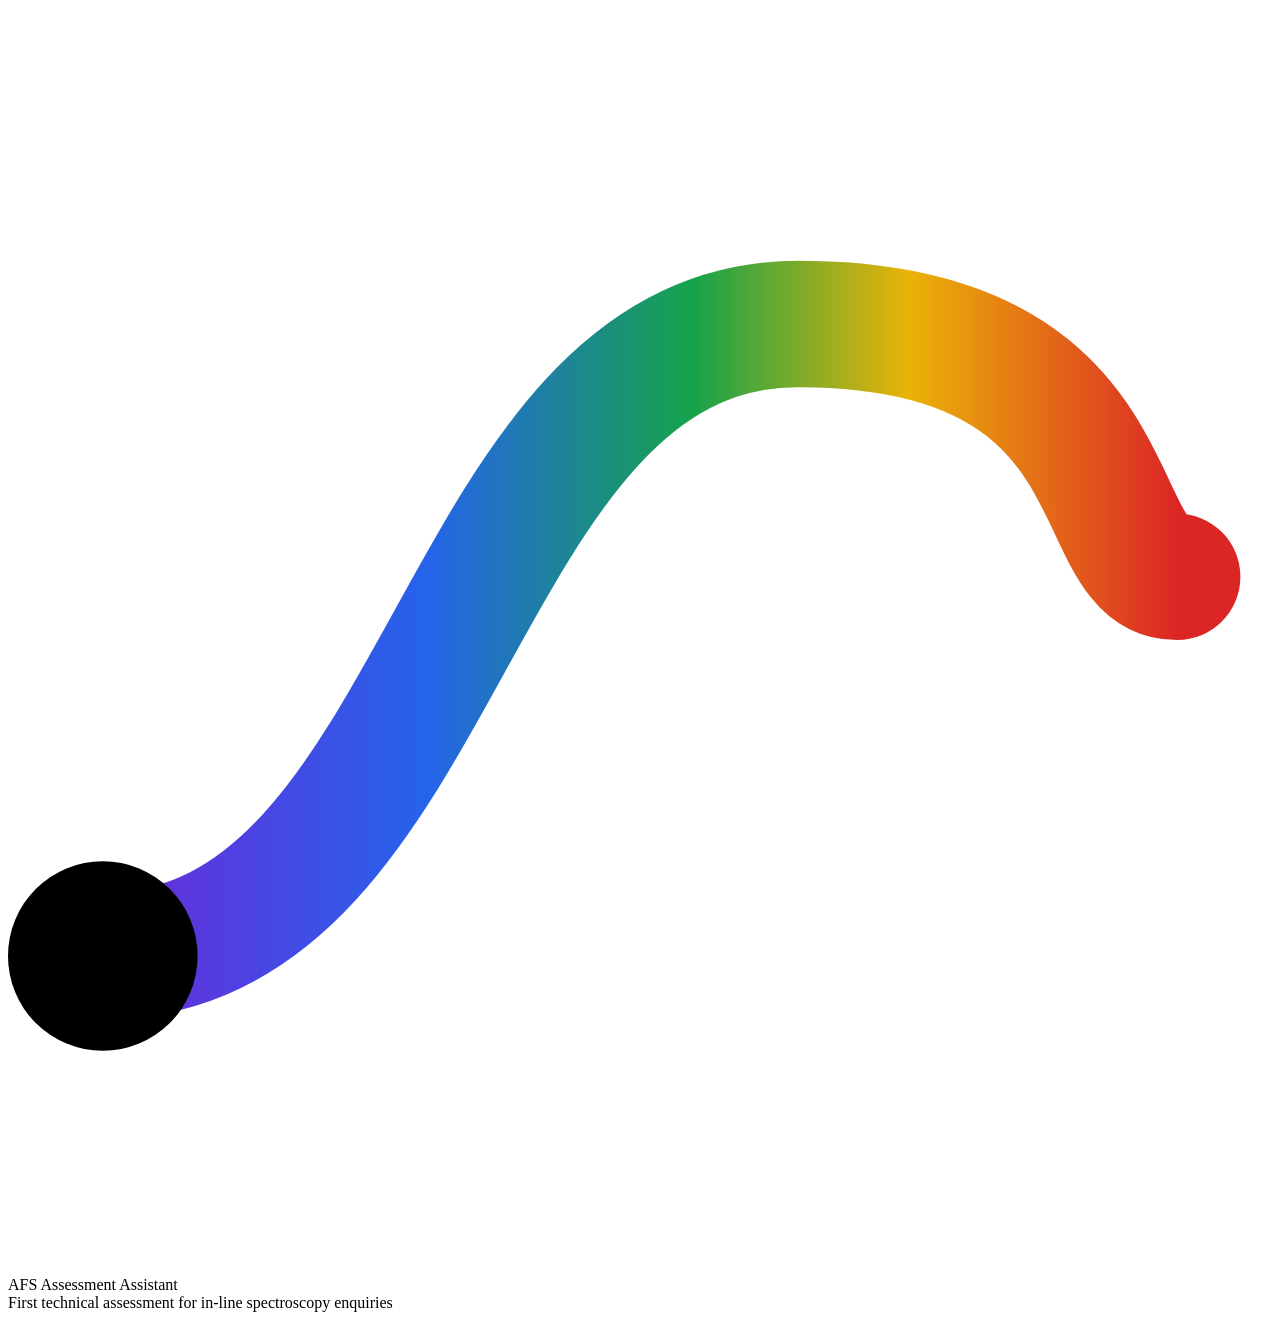
==== frontend/index.html @ 12fd2b74 "Keep assessment source viewer in a responsive left column" ====
<!doctype html>
<!-- Single page: header, navigable pipeline, stage views, evidence drawer. -->
<html lang="en">
<head>
  <meta charset="utf-8">
  <meta name="viewport" content="width=device-width, initial-scale=1">
  <title>AFS Assessment Assistant</title>
  <link rel="preconnect" href="https://fonts.googleapis.com">
  <link rel="preconnect" href="https://fonts.gstatic.com" crossorigin>
  <link href="https://fonts.googleapis.com/css2?family=Instrument+Sans:wght@400;500;600;700&display=swap" rel="stylesheet">
  <link rel="stylesheet" href="/static/css/styles.css">
</head>
<body>
  <header class="topbar">
    <div class="brand">
      <svg class="brand-mark" viewBox="0 0 40 40" aria-hidden="true">
        <defs><linearGradient id="spec" x1="0" x2="1"><stop offset="0" stop-color="#6d28d9"/><stop offset=".3" stop-color="#2563eb"/><stop offset=".55" stop-color="#16a34a"/><stop offset=".75" stop-color="#eab308"/><stop offset="1" stop-color="#dc2626"/></linearGradient></defs>
        <path d="M3 30 C 14 30, 14 10, 25 10 S 34 18, 37 18" fill="none" stroke="url(#spec)" stroke-width="4" stroke-linecap="round"/>
        <circle cx="3" cy="30" r="3" fill="var(--ink)"/>
      </svg>
      <div>
        <div class="brand-name">AFS Assessment Assistant</div>
        <div class="brand-sub">First technical assessment for in-line spectroscopy enquiries</div>
      </div>
    </div>
    <div class="topbar-right">
      <div id="status" class="status" aria-live="polite"></div>
      <div id="account-actions" class="account-actions" aria-label="Account and subscription"></div>
    </div>
  </header>

  <nav id="fiber" class="fiber" role="tablist" aria-label="Pipeline steps"></nav>

  <main class="shell">
    <aside class="drawer" id="drawer" aria-label="Source viewer" hidden></aside>
    <section class="center">
      <div id="view" class="view" role="tabpanel"></div>
    </section>

  </main>

  <script type="module" src="/static/js/app.js"></script>
</body>
</html>
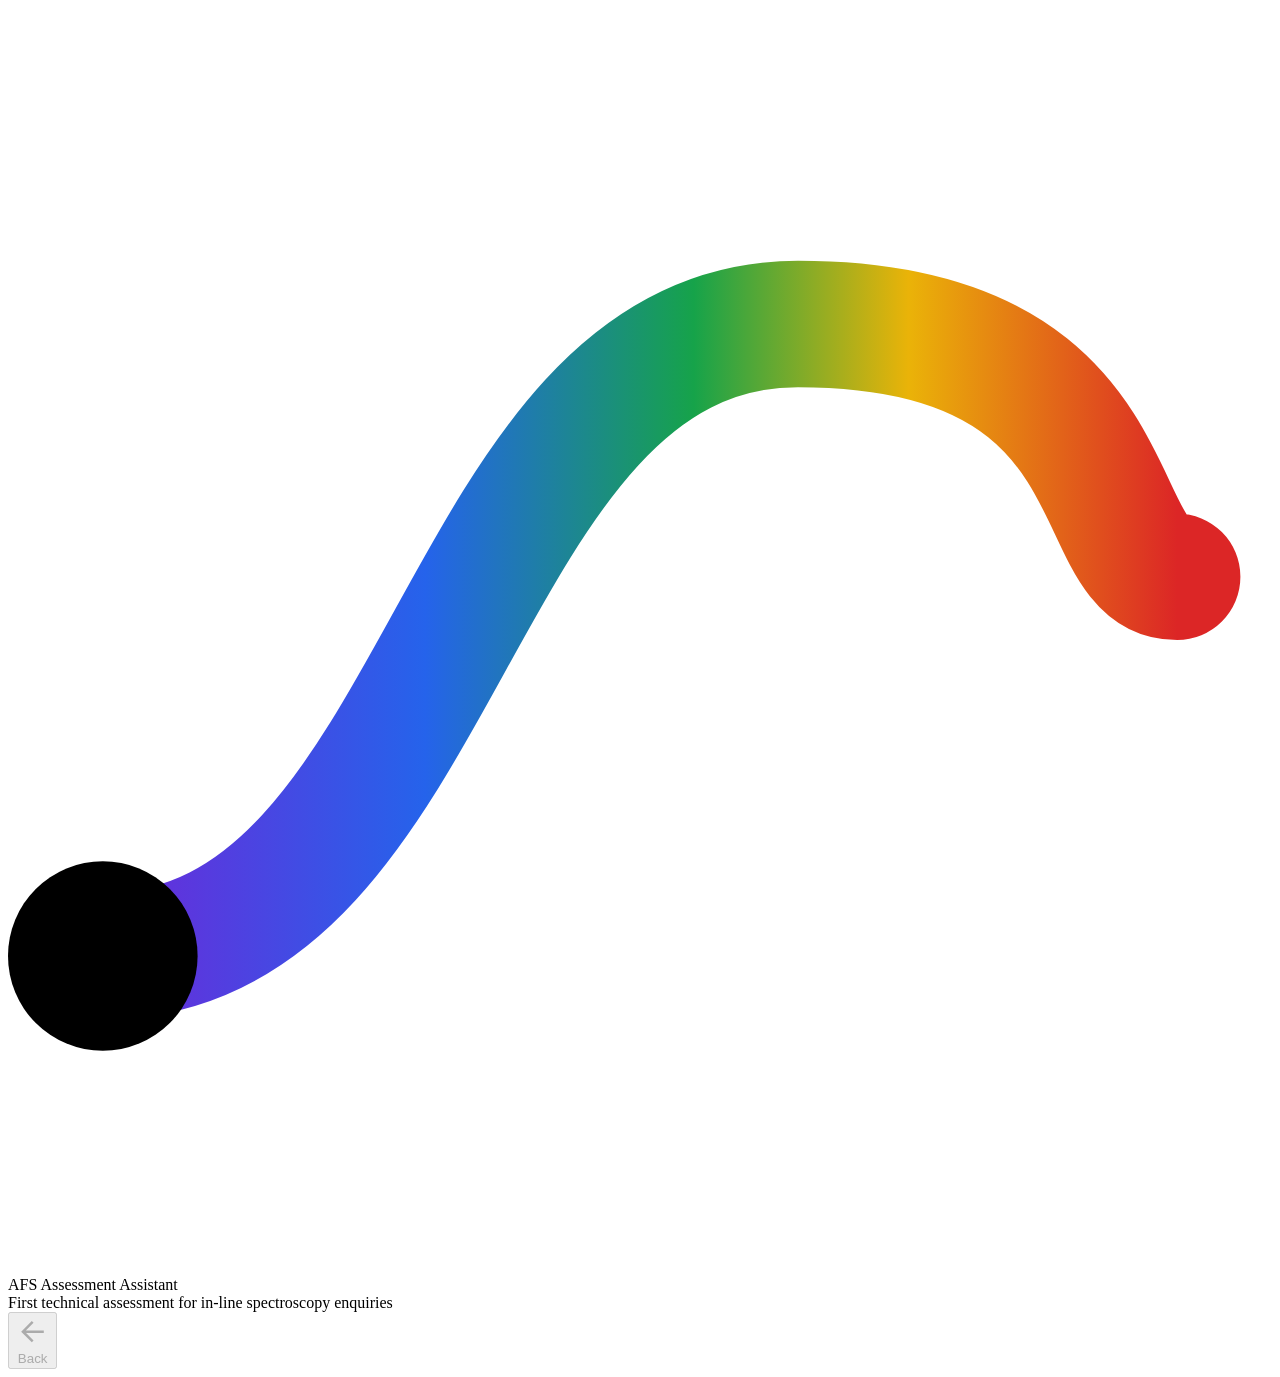
==== commit 204fac6b: "Add back navigation and resizable evidence viewer" ====
--- a/frontend/index.html
+++ b/frontend/index.html
@@ -11,6 +11,7 @@
   <link rel="stylesheet" href="/static/css/styles.css">
 </head>
 <body>
+  <div class="app-header">
   <header class="topbar">
     <div class="brand">
       <svg class="brand-mark" viewBox="0 0 40 40" aria-hidden="true">
@@ -29,16 +30,26 @@
     </div>
   </header>
 
-  <nav id="fiber" class="fiber" role="tablist" aria-label="Pipeline steps"></nav>
+  <div class="pipeline-navigation">
+    <button type="button" class="pipeline-back" id="nav-back" aria-label="Back. Already on Customer Enquiry" title="Already on Customer Enquiry" disabled>
+      <svg viewBox="0 0 24 24" fill="none" stroke="currentColor" stroke-width="1.8" aria-hidden="true"><path d="m12 5-7 7 7 7M5 12h15"/></svg>
+      <span>Back</span>
+    </button>
+    <nav id="fiber" class="fiber" role="tablist" aria-label="Pipeline steps"></nav>
+  </div>
+  </div>
 
   <main class="shell">
     <aside class="drawer" id="drawer" aria-label="Source viewer" hidden></aside>
-    <section class="center">
+    <div id="evidence-divider" class="evidence-divider" role="separator" tabindex="0" aria-label="Resize evidence viewer" aria-orientation="vertical" aria-controls="drawer" aria-valuemin="25" aria-valuemax="75" aria-valuenow="50" title="Drag to resize. Use arrow keys to adjust; double-click or press Enter to reset to 50/50." hidden></div>
+    <section class="center" id="assessment-pane">
       <div id="view" class="view" role="tabpanel"></div>
     </section>
 
   </main>
 
+  <dialog id="reading-review" class="reading-review-dialog confirm" aria-labelledby="reading-confirm-title" aria-describedby="reading-confirm-description"></dialog>
+
   <script type="module" src="/static/js/app.js"></script>
 </body>
 </html>
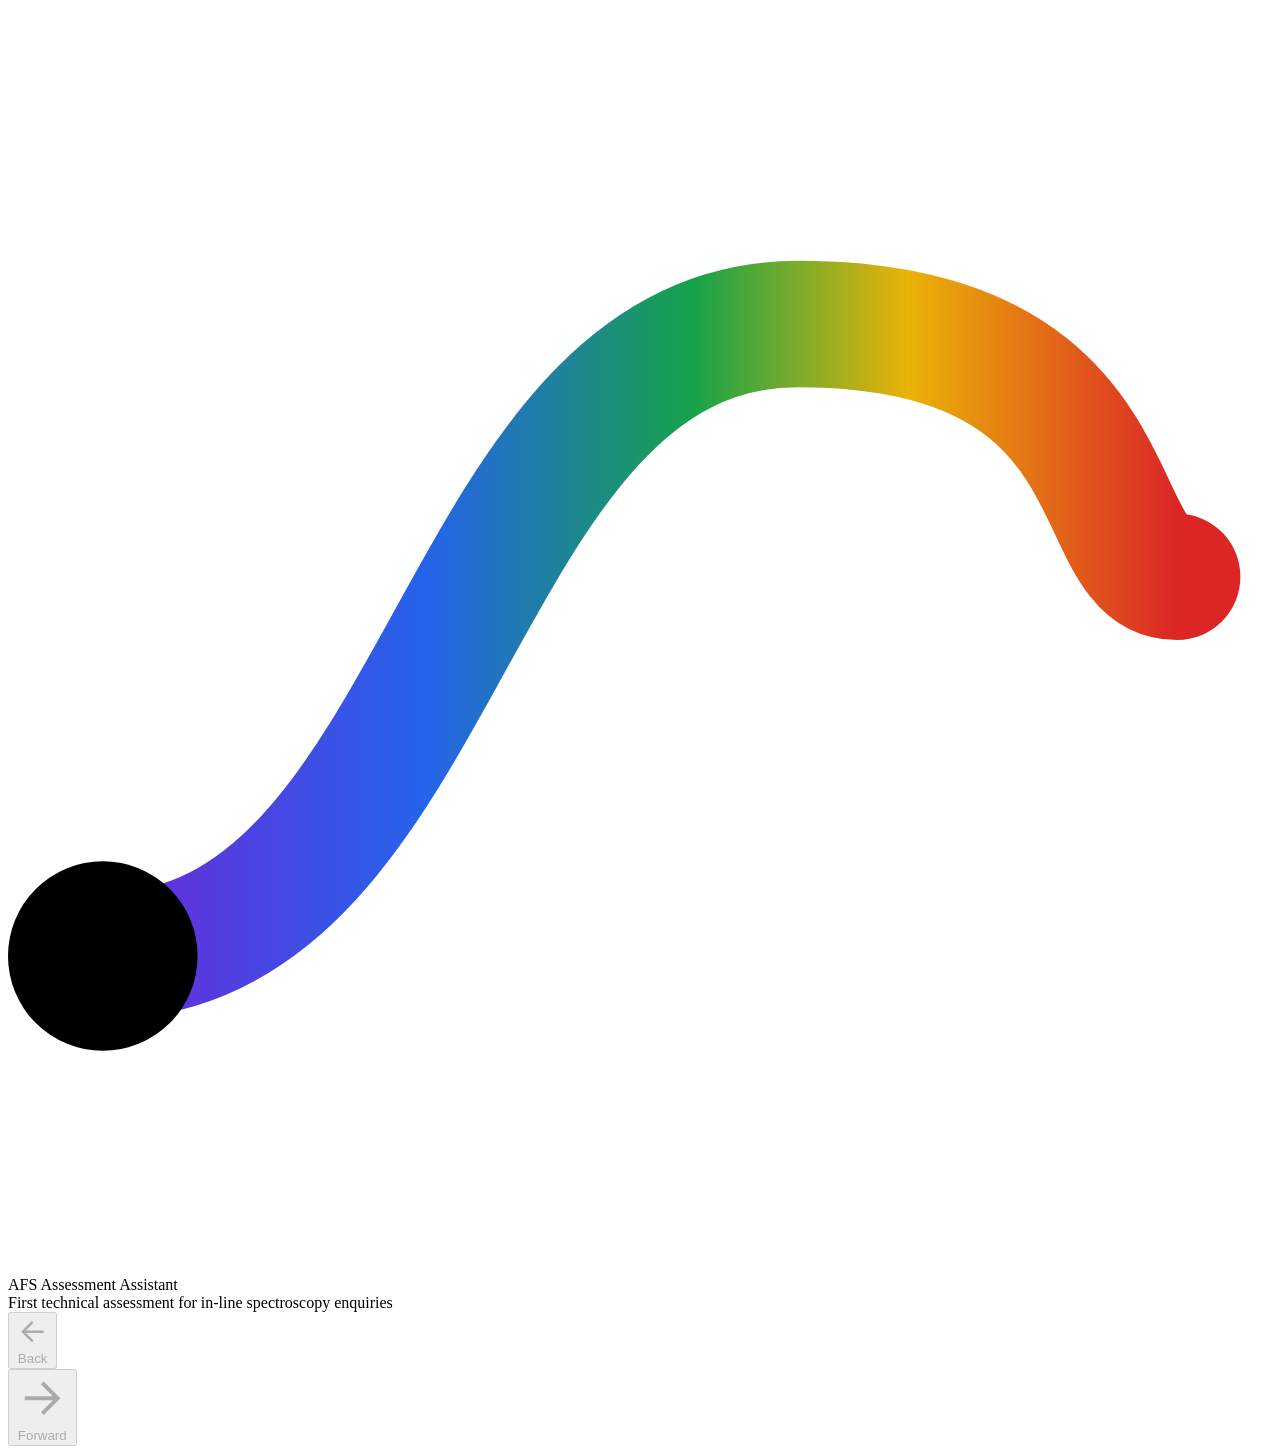
==== commit a2ef41b6: "Restore review dialog flow and add Forward and Stop controls" ====
--- a/frontend/index.html
+++ b/frontend/index.html
@@ -31,11 +31,19 @@
   </header>
 
   <div class="pipeline-navigation">
-    <button type="button" class="pipeline-back" id="nav-back" aria-label="Back. Already on Customer Enquiry" title="Already on Customer Enquiry" disabled>
+    <button type="button" class="pipeline-direction pipeline-back" id="nav-back" aria-label="Back. Already on Customer Enquiry" title="Already on Customer Enquiry" disabled>
       <svg viewBox="0 0 24 24" fill="none" stroke="currentColor" stroke-width="1.8" aria-hidden="true"><path d="m12 5-7 7 7 7M5 12h15"/></svg>
       <span>Back</span>
     </button>
     <nav id="fiber" class="fiber" role="tablist" aria-label="Pipeline steps"></nav>
+    <button type="button" class="pipeline-direction pipeline-forward" id="nav-forward" aria-label="Forward. Available after assessment" title="Available after assessment" disabled>
+      <svg viewBox="0 0 24 24" fill="none" stroke="currentColor" stroke-width="1.8" aria-hidden="true"><path d="m12 5 7 7-7 7M19 12H4"/></svg>
+      <span>Forward</span>
+    </button>
+    <button type="button" class="pipeline-direction pipeline-stop" id="run-stop" aria-label="Stop assessment" title="Stop assessment" hidden>
+      <svg viewBox="0 0 24 24" fill="currentColor" aria-hidden="true"><rect x="5" y="5" width="14" height="14" rx="2"/></svg>
+      <span>Stop</span>
+    </button>
   </div>
   </div>
 
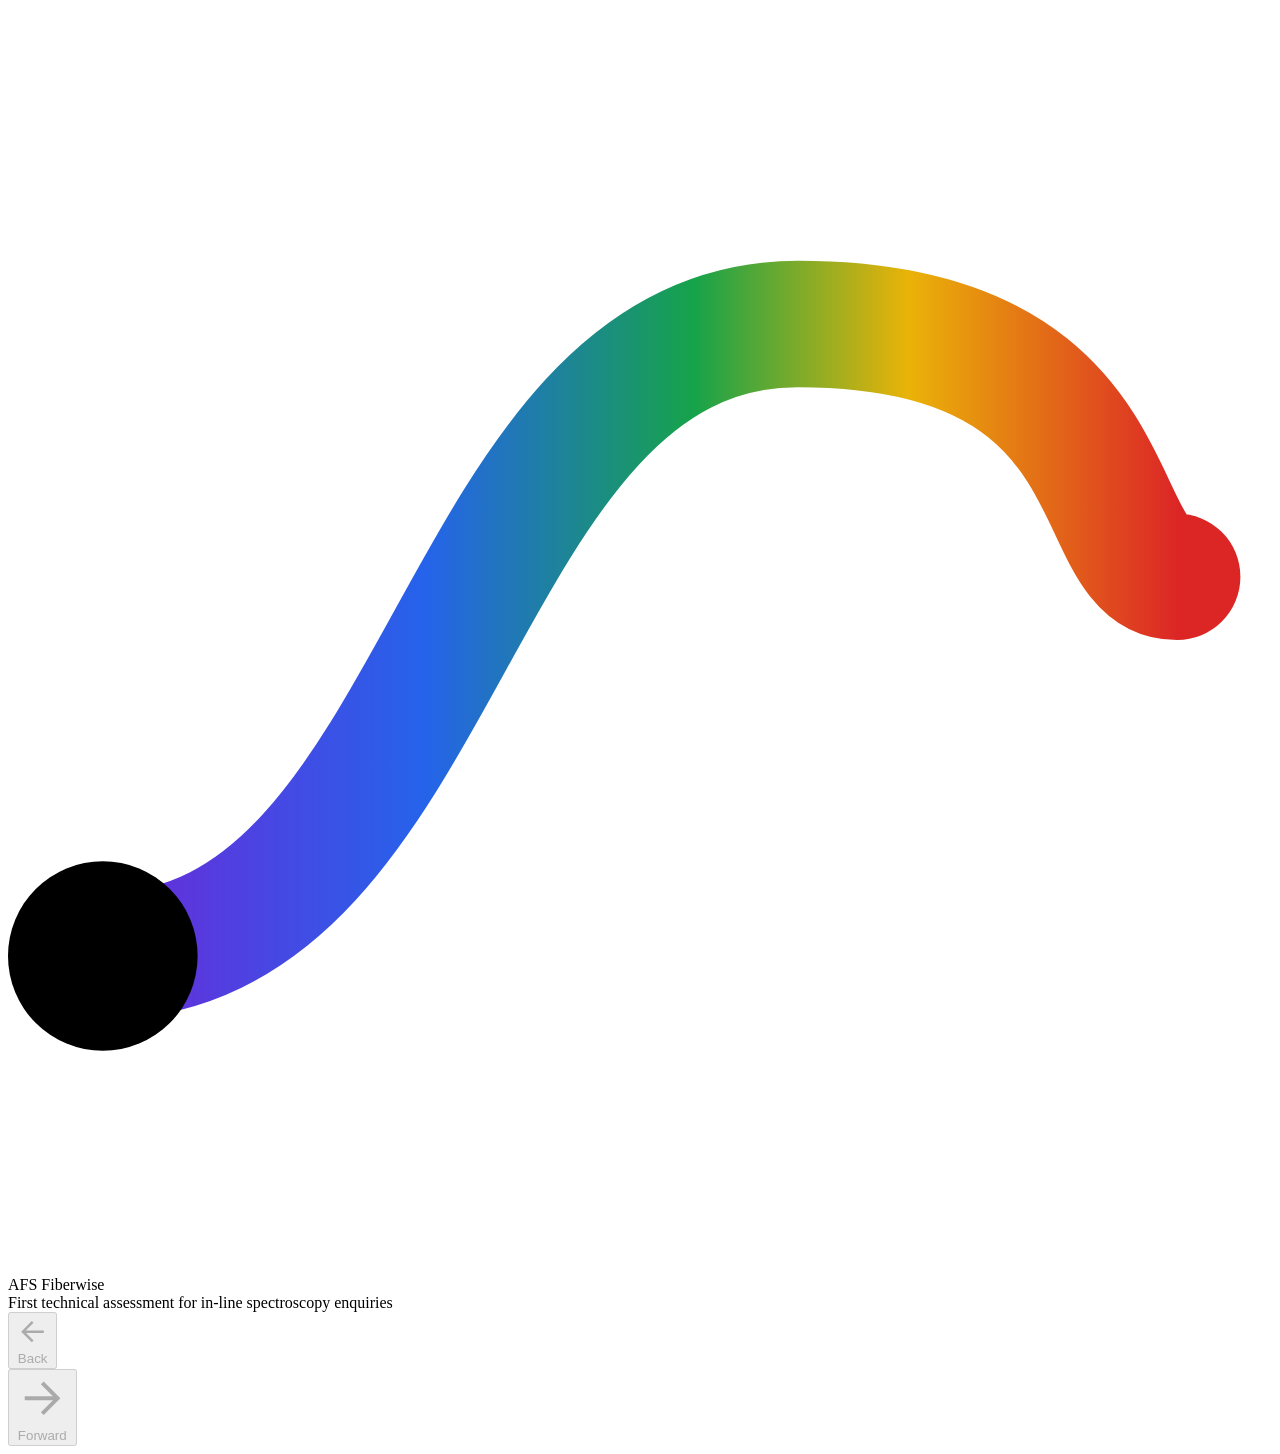
==== commit bf818a95: "Rename product to AFS Fiberwise in UI, API title, export footer and README Display strings only: pag" ====
--- a/frontend/index.html
+++ b/frontend/index.html
@@ -4,7 +4,7 @@
 <head>
   <meta charset="utf-8">
   <meta name="viewport" content="width=device-width, initial-scale=1">
-  <title>AFS Assessment Assistant</title>
+  <title>AFS Fiberwise</title>
   <link rel="preconnect" href="https://fonts.googleapis.com">
   <link rel="preconnect" href="https://fonts.gstatic.com" crossorigin>
   <link href="https://fonts.googleapis.com/css2?family=Instrument+Sans:wght@400;500;600;700&display=swap" rel="stylesheet">
@@ -20,7 +20,7 @@
         <circle cx="3" cy="30" r="3" fill="var(--ink)"/>
       </svg>
       <div>
-        <div class="brand-name">AFS Assessment Assistant</div>
+        <div class="brand-name">AFS Fiberwise</div>
         <div class="brand-sub">First technical assessment for in-line spectroscopy enquiries</div>
       </div>
     </div>
